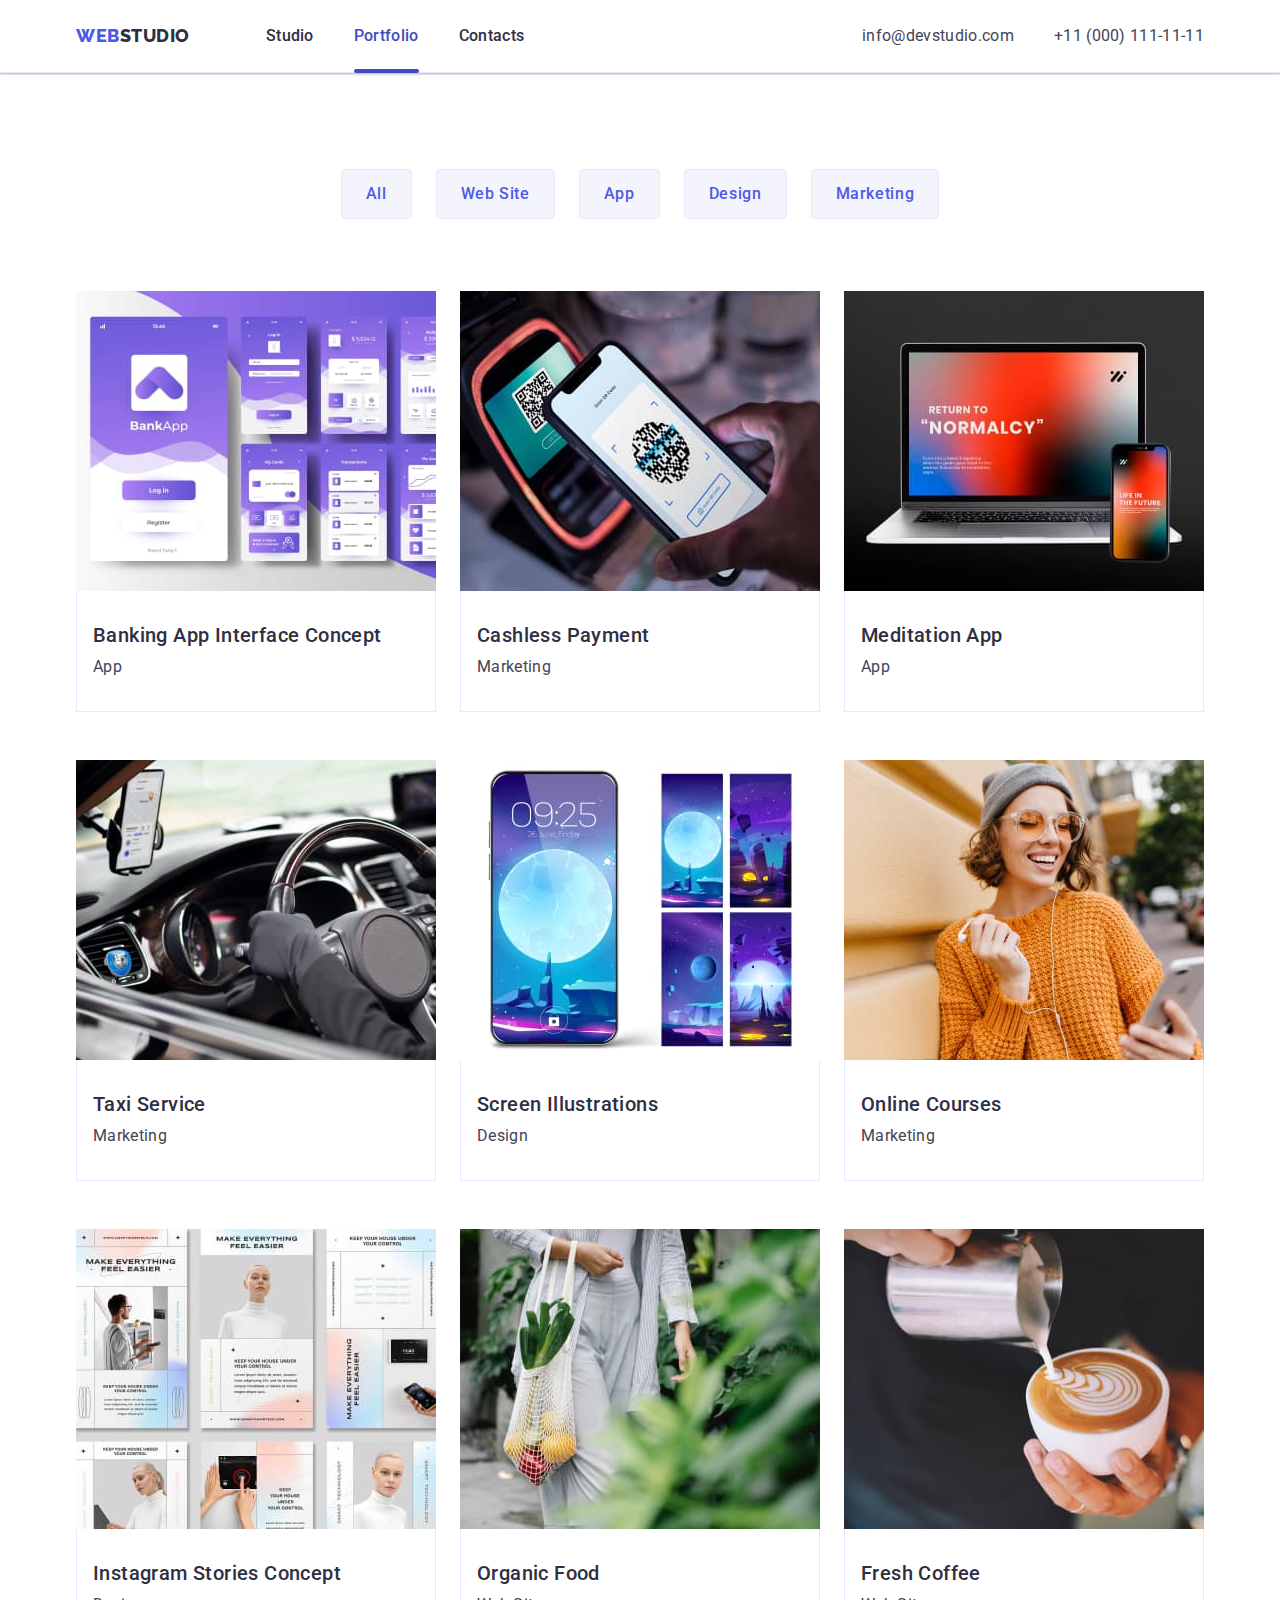
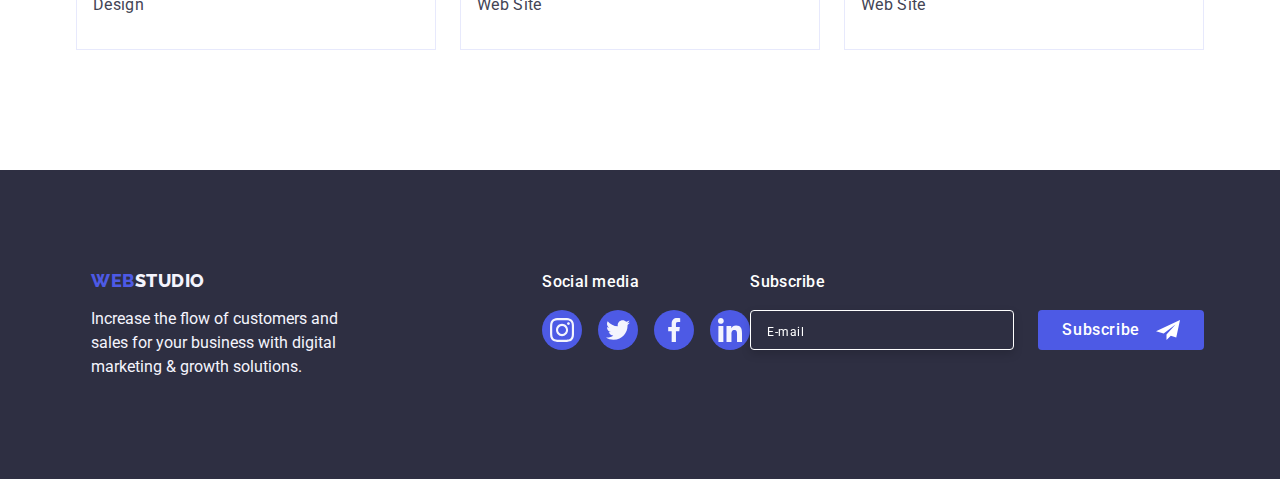
==== portfolio.html @ 80a31a3f "перенос" ====
<!DOCTYPE html>
<html lang="en">
  <head>
    <meta charset="UTF-8" />
    <meta http-equiv="X-UA-Compatible" content="IE=edge" />
    <meta name="viewport" content="width=, initial-scale=1.0" />
    <link
      rel="stylesheet"
      href="https://cdnjs.cloudflare.com/ajax/libs/modern-normalize/1.1.0/modern-normalize.min.css"
    />
    <link rel="stylesheet" href="./css/styles.css" />
    <title>Document</title>
    <link rel="preconnect" href="https://fonts.googleapis.com" />
    <link rel="preconnect" href="https://fonts.gstatic.com" crossorigin />
    <link
      href="https://fonts.googleapis.com/css2?family=Raleway:wght@400;500;700&family=Roboto:wght@400;500;700&display=swap"
      rel="stylesheet"
    />
  </head>
  <body>
    <header class="header">
      <div class="div-header container">
        <nav class="navigation">
          <a class="nav-link link" href="./index.html">
            web<span class="logo">Studio</span></a
          >

          <ul class="nav-list list">
            <li class="nav-list-li">
              <a class="nav-list-link line link" href="./index.html">Studio</a>
            </li>
            <li class="nav-list-li">
              <a class="nav-list-link active line link" href="./portfolio.html"
                >Portfolio</a
              >
            </li>
            <li class="nav-list-li">
              <a class="nav-list-link line link" href="">Contacts</a>
            </li>
          </ul>
        </nav>

        <address class="address">
          <ul class="address-list list">
            <li>
              <a class="address-list-link link" href="mailto:info@devstudio.com"
                >info@devstudio.com</a
              >
            </li>
            <li>
              <a class="address-list-link link" href="tel:+110001111111"
                >+11 (000) 111-11-11</a
              >
            </li>
          </ul>
        </address>
      </div>
    </header>
    <main>
      <section class="portfolio-section">
        <div class="div-button-list container">
          <h1 hidden>info</h1>
          <ul class="section-list-button list">
            <li>
              <button class="section-button" type="button">
                <span class="button-text-all">All</span>
              </button>
            </li>

            <li>
              <button class="section-button" type="button">
                <span class="portfolio-button-text">Web Site</span>
              </button>
            </li>

            <li>
              <button class="section-button" type="button">
                <span class="portfolio-button-text">App</span>
              </button>
            </li>

            <li>
              <button class="section-button" type="button">
                <span class="portfolio-button-text">Design</span>
              </button>
            </li>

            <li>
              <button class="section-button" type="button">
                <span class="portfolio-button-text">Marketing</span>
              </button>
            </li>
          </ul>
          <!-- images link -->
          <ul class="section-list-img list">
            <li class="portfolio-section-img">
              <a class="section-img-link link" href="">
                <div class="cart-info">
                  <img
                    class="img-list link"
                    src="./images/portfolio/img.jpg"
                    alt="error foto"
                    width="360"
                    height="300"
                  />
                  <p class="overlay-text">
                    14 Stylish and User-Friendly App Design Concepts · Task
                    Manager App · Calorie Tracker App · Exotic Fruit Ecommerce
                    App · Cloud Storage App
                  </p>
                </div>
                <div class="two-list-img">
                  <h2 class="img-title">Banking App Interface Concept</h2>
                  <p class="img-lead">App</p>
                </div>
              </a>
            </li>
            <li class="portfolio-section-img">
              <a class="section-img-link link" href="">
                <div class="cart-info">
                  <img
                    class="img-list link"
                    src="./images/portfolio/img2.jpg"
                    alt="error foto"
                    width="360"
                    height="300"
                  />
                  <p class="overlay-text">
                    14 Stylish and User-Friendly App Design Concepts · Task
                    Manager App · Calorie Tracker App · Exotic Fruit Ecommerce
                    App · Cloud Storage App
                  </p>
                </div>
                <div class="two-list-img">
                  <h2 class="img-title">Cashless Payment</h2>
                  <p class="img-lead">Marketing</p>
                </div>
              </a>
            </li>
            <li class="portfolio-section-img">
              <a class="section-img-link link" href="">
                <div class="cart-info">
                  <img
                    class="img-list link"
                    src="./images/portfolio/img-3.jpg"
                    alt="error foto"
                    width="360"
                    height="300"
                  />
                  <p class="overlay-text">
                    14 Stylish and User-Friendly App Design Concepts · Task
                    Manager App · Calorie Tracker App · Exotic Fruit Ecommerce
                    App · Cloud Storage App
                  </p>
                </div>
                <div class="two-list-img">
                  <h2 class="img-title">Meditation App</h2>
                  <p class="img-lead">App</p>
                </div>
              </a>
            </li>
            <li class="portfolio-section-img">
              <a class="section-img-link link" href="">
                <div class="cart-info">
                  <img
                    class="img-list link"
                    src="./images/portfolio/img-4.jpg"
                    alt="error foto"
                    width="360"
                    height="300"
                  />
                  <p class="overlay-text">
                    14 Stylish and User-Friendly App Design Concepts · Task
                    Manager App · Calorie Tracker App · Exotic Fruit Ecommerce
                    App · Cloud Storage App
                  </p>
                </div>
                <div class="two-list-img">
                  <h2 class="img-title">Taxi Service</h2>
                  <p class="img-lead">Marketing</p>
                </div>
              </a>
            </li>
            <li class="portfolio-section-img">
              <a class="section-img-link link" href="">
                <div class="cart-info">
                  <img
                    class="img-list link"
                    src="./images/portfolio/img-5.jpg"
                    alt="error foto"
                    width="360"
                    height="300"
                  />
                  <p class="overlay-text">
                    14 Stylish and User-Friendly App Design Concepts · Task
                    Manager App · Calorie Tracker App · Exotic Fruit Ecommerce
                    App · Cloud Storage App
                  </p>
                </div>
                <div class="two-list-img">
                  <h2 class="img-title">Screen Illustrations</h2>
                  <p class="img-lead">Design</p>
                </div>
              </a>
            </li>
            <li class="portfolio-section-img">
              <a class="section-img-link link" href="">
                <div class="cart-info">
                  <img
                    class="img-list link"
                    src="./images/portfolio/img-6.jpg"
                    alt="error foto"
                    width="360"
                    height="300"
                  />
                  <p class="overlay-text">
                    14 Stylish and User-Friendly App Design Concepts · Task
                    Manager App · Calorie Tracker App · Exotic Fruit Ecommerce
                    App · Cloud Storage App
                  </p>
                </div>
                <div class="two-list-img">
                  <h2 class="img-title">Online Courses</h2>
                  <p class="img-lead">Marketing</p>
                </div>
              </a>
            </li>
            <li class="portfolio-section-img">
              <a class="section-img-link link" href="">
                <div class="cart-info">
                  <img
                    class="img-list link"
                    src="./images/portfolio/img-7.jpg"
                    alt="error foto"
                    width="360"
                    height="300"
                  />
                  <p class="overlay-text">
                    14 Stylish and User-Friendly App Design Concepts · Task
                    Manager App · Calorie Tracker App · Exotic Fruit Ecommerce
                    App · Cloud Storage App
                  </p>
                </div>
                <div class="two-list-img">
                  <h2 class="img-title">Instagram Stories Concept</h2>
                  <p class="img-lead">Design</p>
                </div>
              </a>
            </li>
            <li class="portfolio-section-img">
              <a class="section-img-link link" href="">
                <div class="cart-info">
                  <img
                    class="img-list link"
                    src="./images/portfolio/img-8.jpg"
                    alt="error foto"
                    width="360"
                    height="300"
                  />
                  <p class="overlay-text">
                    14 Stylish and User-Friendly App Design Concepts · Task
                    Manager App · Calorie Tracker App · Exotic Fruit Ecommerce
                    App · Cloud Storage App
                  </p>
                </div>
                <div class="two-list-img">
                  <h2 class="img-title">Organic Food</h2>
                  <p class="img-lead">Web Site</p>
                </div>
              </a>
            </li>
            <li class="portfolio-section-img">
              <a class="section-img-link link" href="">
                <div class="cart-info">
                  <img
                    class="img-list link"
                    src="./images/portfolio/img-9.jpg"
                    alt="error foto"
                    width="360"
                    height="300"
                  />
                  <p class="overlay-text">
                    14 Stylish and User-Friendly App Design Concepts · Task
                    Manager App · Calorie Tracker App · Exotic Fruit Ecommerce
                    App · Cloud Storage App
                  </p>
                </div>
                <div class="two-list-img">
                  <h2 class="img-title">Fresh Coffee</h2>
                  <p class="img-lead">Web Site</p>
                </div>
              </a>
            </li>
          </ul>
        </div>
      </section>
    </main>
    <!-- footer -->
    <footer class="footer">
      <div class="footer-div container">
        <div class="container">
          <a class="footer-link link" href="./index.html">
            Web<span class="footer-item">Studio</span></a
          >
          <p class="footer-p">
            Increase the flow of customers and sales for your business with
            digital marketing & growth solutions.
          </p>
        </div>
        <div class="footer-div-icon">
          <p class="footer-p-icon">Social media</p>
          <ul class="footer-list list">
            <li class="footre-li">
              <a class="footer-icon-link" href="">
                <svg class="footer-svg" width="24" height="24">
                  <use href="./images/icons.svg#icon-instagram"></use>
                </svg>
              </a>
            </li>
            <li class="footre-li">
              <a class="footer-icon-link" href="">
                <svg class="footer-svg" width="24" height="24">
                  <use href="./images/icons.svg#icon-twitter"></use>
                </svg>
              </a>
            </li>
            <li class="footre-li">
              <a class="footer-icon-link" href="">
                <svg class="footer-svg" width="24" height="24">
                  <use href="./images/icons.svg#icon-facebook"></use>
                </svg>
              </a>
            </li>
            <li class="footre-li">
              <a class="footer-icon-link" href="">
                <svg class="footer-svg" width="24" height="24">
                  <use href="./images/icons.svg#icon-linkedin"></use>
                </svg>
              </a>
            </li>
          </ul>
        </div>
        <!-- e-mail input -->
        <div>
          <p class="Subscribe">Subscribe</p>
          <form class="div-form" action="">
            <label class="label-footer">
              <div class="div-input">
                <input
                  id=""
                  class="input-field"
                  type="email"
                  name="user-email"
                  placeholder="E-mail"
                />
              </div>
            </label>
            <button class="input-button" type="submit">
              Subscribe
              <svg class="icon-button" width="24" height="24">
                <use href="./images/icons.svg#icon-Frame"></use>
              </svg>
            </button>
          </form>
        </div>
      </div>
    </footer>
    <div></div>
    <script src="./model.js"></script>
  </body>
</html>
---- css/styles.css ----
* {
  box-sizing: border-box;
}
body {
  font-family: "Roboto", sans-serif;
  color: #434455;
  background-color: #ffffff;
  top: 1548px;
}
/* top line */
.header {
  font-family: "Roboto", sans-serif;
  color: #434455;
  background-color: #ffffff;
  border-bottom: 1px solid #e7e9fc;
  box-shadow: 0px 2px 1px rgba(46, 47, 66, 0.08),
    0px 1px 1px rgba(46, 47, 66, 0.16), 0px 1px 6px rgba(46, 47, 66, 0.08);
}
.div-header {
  display: flex;
  align-items: center;
  margin: 0 auto;
}
.container {
  width: 1158px;
  padding: 0 15px;
  margin: 0 auto;
}
.navigation {
  display: flex;
  align-items: center;
}

.nav-link {
  font-family: "Raleway", sans-serif;
  font-weight: 800;
  font-size: 18px;
  line-height: 21px;
  font-style: normal;
  color: #4d5ae5;
  line-height: 1.17;
  letter-spacing: 0.03em;
  text-transform: uppercase;
  text-decoration: none;
  margin-right: 76px;
}
.link {
  text-decoration: none;
}
.logo {
  color: #2e2f42;
}
.nav-list {
  font-family: "Roboto";
  font-style: normal;
  font-weight: 500;
  font-size: 16px;
  line-height: 1.5;
  letter-spacing: 0.02em;
  color: #2e2f42;
  display: flex;
  margin-right: 40px;
  gap: 40px;
}
.last-nav-li {
  margin-right: 0px;
  font-family: "Roboto";
  font-style: normal;
  font-weight: 500;
  font-size: 16px;
  line-height: 1.5;
  letter-spacing: 0.02em;
  color: #2e2f42;
  padding-top: 24px;
  padding-bottom: 24px;
}
.list {
  list-style: none;
  padding: 0;
  margin: 0;
}

.nav-list-link {
  font-family: "Roboto";
  font-style: normal;
  font-weight: 500;
  display: block;
  font-size: 16px;
  line-height: 1.5;
  letter-spacing: 0.02em;
  color: #2e2f42;
  padding-top: 24px;
  padding-bottom: 24px;
  transition: color 250ms cubic-bezier(0.4, 0, 0.2, 1);
  position: relative;
}
.active {
  color: #404bbf;
}
.line.active::after {
  background-color: #404bbf;
  content: "";
  position: absolute;
  display: block;
  border-radius: 2px;
  height: 4px;
  transition: color 250ms cubic-bezier(0.4, 0, 0.2, 1);
  bottom: -1px;
  left: 0;
  width: 100%;
}

/*  зміни кольору шрифту при наведені мишкою */
.nav-list-link:hover {
  color: #404bbf;
}
/* зміни кольору шрифту при кліку на посилання */
.nav-list-link:focus {
  color: #404bbf;
}

.address {
  font-style: normal;
  line-height: 1.5;
  font-size: 16px;
  margin-left: auto;
  letter-spacing: 0.02em;
  color: #434455;
}
.address-list {
  list-style: none;
  color: #2e2f42;
  gap: 40px;
  display: flex;
}
.address-list-link-li {
  list-style: none;
  color: #2e2f42;
  gap: 40px;
  display: flex;
  margin-right: 0px;
}

.address-list-link {
  font-family: "Roboto";
  font-size: 16px;
  line-height: 1.5;
  letter-spacing: 0.02em;
  color: #434455;
  display: flex;
  font-style: normal;
  padding-top: 24px;
  padding-bottom: 24px;
  position: relative;
  transition: color 250ms cubic-bezier(0.4, 0, 0.2, 1);
}
.address-list-link:hover {
  color: #404bbf;
}
.address-list-link:focus {
  color: #404bbf;
}

/* 1 section */
.one-section {
  background-color: #2e2f42;
  font-family: "Roboto";
  font-style: normal;
  font-weight: 700;
  padding-top: 188px;
  padding-bottom: 188px;
  background-image: url(../images/main-page/group-people-working-website-template.jpg);
  background-image: linear-gradient(
      rgba(46, 47, 66, 0.7),
      rgba(46, 47, 66, 0.7)
    ),
    url(../images/main-page/group-people-working-website-template.jpg);
  background-image: linear-gradient(
      rgba(46, 47, 66, 0.7),
      rgba(46, 47, 66, 0.7)
    ),
    url(../images/main-page/group-people-working-website-template.jpg);
  max-width: 1440px;
  min-height: 600px;
  background-repeat: no-repeat;
  background-position: center;
  background-size: cover;
}
.one-section {
  font-size: 56px;
  text-align: center;
  line-height: 1.07;
  letter-spacing: 0.02em;
  color: #ffffff;
}
.title {
  margin: 0;
  margin-left: auto;
  margin-right: auto;
  font-size: 56px;
  line-height: 1.07;
  letter-spacing: 0.02em;
  max-width: 496px;
  margin-bottom: 48px;
}
.one-section-button {
  margin: 0;
  margin-left: auto;
  margin-right: auto;
  font-family: "Roboto", sans-serif;
  font-style: normal;
  font-weight: 500;
  display: flex;
  align-items: center;
  letter-spacing: 0.04em;
  background: #4d5ae5;
  color: #ffffff;
  line-height: 1.5;
  font-size: 16px;
  cursor: pointer;
  display: block;
  min-width: 169px;
  height: 56px;
  border: none;
  border-radius: 4px;
  cursor: pointer;
  transition: background-color 250ms cubic-bezier(0.4, 0, 0.2, 1);
}
.one-section-button:hover {
  background-color: #404bbf;
}
.one-section-button:focus {
  background-color: #404bbf;
}
.button-text {
  font-family: "Roboto";
  font-style: normal;
  font-weight: 500;
  font-size: 16px;
  line-height: 1.5;
  letter-spacing: 0.04em;
}
/* two section */
.two-section {
  padding: 120px 0 120px 0;
}
.two-section-item {
  display: flex;
  gap: 24px;
  padding-left: 0;
}
.two-section-li {
  width: calc((100% - 72px) / 4);
}
.two-section-caption {
  font-family: "Roboto";
  font-style: normal;
  font-weight: 500;
  font-size: 20px;
  line-height: 1.2;
  letter-spacing: 0.02em;
  color: #2e2f42;
  margin: 0;
  margin-bottom: 8px;
}
.two-section-lead {
  font-size: 16px;
  line-height: 1.5;
  letter-spacing: 0.02em;
  color: #434455;
  margin: 0;
}
/* section icon */
.two-section-svg {
  width: 64px;
  height: 64px;
}
.div-scg {
  display: flex;
  justify-content: center;
  padding: 0;
  margin: 0;
  background: #f4f4fd;
  border-radius: 4px;
  width: 264px;
  height: 112px;
  margin-bottom: 8px;
  align-items: center;
}
/* three section */
.three-section {
  padding-top: 0px;
  padding-bottom: 120px;
}

.three-section-title {
  font-style: normal;
  font-weight: 700;
  line-height: 1.11;
  font-size: 36px;
  letter-spacing: 0.02em;
  text-align: center;
  text-transform: capitalize;
  color: #2e2f42;
  margin-bottom: 72px;
}
.three-section-list {
  display: flex;
  gap: 24px;
  padding-left: 0;
}

.three-section-li {
  width: calc((100% - 48px) / 3);
}

.three-section-img {
  display: block;
}
/* four section */
.four-section {
  background-color: #f4f4fd;
  padding-top: 120px;
  padding-bottom: 120px;
}
.four-section-list {
  margin: 0;
  padding: 0;
  display: flex;
  gap: 24px;
  margin-right: 24px;
  padding-left: 0;
}
.four-section-list:last-child {
  margin-right: 0px;
}
.fout-section-title {
  font-style: normal;
  font-weight: 700;
  line-height: 1.11;
  font-size: 36px;
  letter-spacing: 0.02em;
  text-align: center;
  text-transform: capitalize;
  color: #2e2f42;
  margin: 0;
  margin-bottom: 72px;
}
.four-section-img {
  display: block;
}
.section-list-item {
  margin: 0;
  background-color: #ffffff;
  width: calc((100% - 72px) / 4);
  border-radius: 0px 0px 4px 4px;
  box-shadow: 0px 1px 6px rgba(46, 47, 66, 0.08),
    0px 1px 1px rgba(46, 47, 66, 0.16), 0px 2px 1px rgba(46, 47, 66, 0.08);
}
.section-list-div {
  text-align: center;
  padding-top: 32px;
  padding-bottom: 32px;
  padding-left: 16px;
  padding-right: 16px;
  padding: 32px 0;
}

.four-section-caption {
  font-style: normal;
  font-weight: 500;
  font-size: 20px;
  line-height: 1.2;
  color: #2e2f42;
  letter-spacing: 0.02em;
  margin-bottom: 8px;
}

.four-section-lead {
  font-size: 16px;
  line-height: 1.5;
  letter-spacing: 0.02em;
  color: #434455;
}

/* section icons */
.icon-list {
  display: flex;
  justify-content: center;
  gap: 24px;
}
.icon-li {
  width: 40px;
  height: 40px;
}

.link-svg {
  width: 16px;
  height: 16px;
  fill: #f4f4fd;
}
.link-icon {
  margin: 0;
  padding: 0;
  display: flex;
  align-items: center;
  justify-content: center;
  width: 100%;
  height: 100%;
  background-color: #4d5ae5;
  border-radius: 50%;
  transition: background-color 250ms cubic-bezier(0.4, 0, 0.2, 1);
}
.link-icon:hover {
  background-color: #404bbf;
}
.link-icon:focus {
  background-color: #404bbf;
}
/* five section */
.section-five {
  padding-bottom: 120px;
  padding-top: 120px;
}

.section-five-title {
  font-weight: 700;
  font-size: 36px;
  line-height: 1.1;
  text-align: center;
  letter-spacing: 0.02em;
  text-transform: capitalize;
  color: #2e2f42;
  margin: 0;
  margin-bottom: 72px;
}
.five-section-list {
  display: flex;
  justify-content: center;
  gap: 24px;
}
.five-list-link {
  width: 100%;
  height: 100%;
  margin: 0;
  padding: 0;
  display: flex;
  align-items: center;
  justify-content: center;
  border: 1px solid #8e8f99;
  border-radius: 4px;
  color: #8e8f99;
  transition: border-color 250ms cubic-bezier(0.4, 0, 0.2, 1),
    color 250ms cubic-bezier(0.4, 0, 0.2, 1);
}
.five-list-link:hover {
  border-color: #404bbf;
  color: #404bbf;
}
.five-list-link:focus {
  border-color: #404bbf;
  color: #404bbf;
}
.five-list-item {
  width: 168px;
  height: 88px;
  box-sizing: border-box;
}
.five-list-item {
  width: calc((100% - 120px) / 6);
}
.five-list-svg {
  width: 104px;
  height: 56px;
  fill: currentColor;
}

/* footer */
.footer {
  background-color: #2e2f42;
  padding-top: 100px;
  padding-bottom: 100px;
}
.footer-link {
  margin: 0;
  font-family: "Raleway", sans-serif;
  font-weight: 800;
  font-size: 18px;
  line-height: 21px;
  font-style: normal;
  color: #4d5ae5;
  line-height: 1.17;
  letter-spacing: 0.03em;
  text-transform: uppercase;
  text-decoration: none;
  display: inline-block;
  margin-bottom: 16px;
}
.footer-item {
  color: #f4f4fd;
}
.footer-p {
  margin: 0;
  color: #f4f4fd;
  max-width: 264px;
  font-weight: 400;
  font-size: 16px;
  line-height: 1.5;
}
.footer-div {
  display: flex;
  align-items: baseline;
}
.footer-div-info {
  margin-right: 120px;
}

/* footer icons */
.footer-div-icon {
  margin-right: auto;
}

.footre-li {
  width: 40px;
  height: 40px;
}
.footer-p-icon {
  margin: 0;
  font-weight: 500;
  font-size: 16px;
  line-height: 1.5;
  letter-spacing: 0.02em;
  color: #ffffff;
  margin-bottom: 16px;
}
.footer-list {
  display: flex;
  gap: 16px;
}
.footer-svg {
  fill: #f4f4fd;
}
.footer-icon-link {
  width: 100%;
  height: 100%;
  background-color: #4d5ae5;
  border-radius: 50%;
  display: flex;
  align-items: center;
  justify-content: center;
  transition: background-color 250ms cubic-bezier(0.4, 0, 0.2, 1);
}
.footer-icon-link:hover {
  background-color: #31d0aa;
}
.footer-icon-link:focus {
  background-color: #31d0aa;
}
/* input footer */
.Subscribe {
  margin: 0;
  font-weight: 500;
  font-size: 16px;
  line-height: 1.5;
  letter-spacing: 0.02em;
  color: #ffffff;
  margin-bottom: 16px;
}
.div-input input::placeholder {
  color: #ffffff;
  font-weight: 400;
  font-size: 12px;
  line-height: 1.5;
  display: flex;
  align-items: center;
  letter-spacing: 0.04em;
}
.div-form {
  display: flex;
  gap: 24px;
}
.input-field {
  padding: 0;
  padding-left: 16px;
  width: 264px;
  height: 40px;
  color: #ffffff;
  background-color: #2e2f42;
  border: 1px solid #ffffff;
  filter: drop-shadow(0px 4px 4px rgba(0, 0, 0, 0.15));
  border-radius: 4px;
}
.input-button {
  border-radius: 4px;
  border: none;
  background-color: #4d5ae5;
  display: flex;
  flex-direction: row;
  align-items: center;
  text-align: center;
  gap: 16px;
  letter-spacing: 0.04em;
  font-weight: 500;
  font-size: 16px;
  line-height: 24px;
  color: #ffffff;
  padding: 8px 24px;
}
.icon-button {
  fill: #ffffff;
}
/* portfolio section */
.portfolio-section {
  padding-top: 96px;
  padding-bottom: 120px;
}
.section-list-button {
  display: flex;
  gap: 24px;
  margin-bottom: 72px;
  justify-content: center;
}
.section-img-link {
  display: block;
  transition: box-shadow 250ms cubic-bezier(0.4, 0, 0.2, 1);
}
.section-img-link:hover .overlay-text {
  transform: translateY(0%);
}
.section-img-link:focus .overlay-text {
  transform: translateY(0%);
}
.section-img-link:hover {
  box-shadow: 0px 1px 6px rgba(46, 47, 66, 0.08),
    0px 1px 1px rgba(46, 47, 66, 0.16), 0px 2px 1px rgba(46, 47, 66, 0.08);
  transform: translateY(0%);
}
.section-img-link:focus {
  box-shadow: 0px 1px 6px rgba(46, 47, 66, 0.08),
    0px 1px 1px rgba(46, 47, 66, 0.16), 0px 2px 1px rgba(46, 47, 66, 0.08);
  transform: translateY(0%);
}

.section-button {
  font-family: "Roboto", sans-serif;
  font-style: normal;
  font-weight: 500;
  font-size: 16px;
  line-height: 1.5;
  letter-spacing: 0.04em;
  background: #f4f4fd;
  border-radius: 4px;
  color: #4d5ae5;
  border: 1px solid #e7e9fc;
  cursor: pointer;
  padding: 12px 24px 12px;
  border: 1px solid #e7e9fc;
  border-radius: 4px;
  transition: color 250ms cubic-bezier(0.4, 0, 0.2, 1),
    background-color 250ms cubic-bezier(0.4, 0, 0.2, 1),
    border-color 250ms cubic-bezier(0.4, 0, 0.2, 1),
    box-shadow 250ms cubic-bezier(0.4, 0, 0.2, 1);
}
.section-button:hover {
  color: #ffffff;
  border: 1px solid transparent;
  box-shadow: 0px 3px 1px rgba(0, 0, 0, 0.1), 0px 2px 1px rgba(0, 0, 0, 0.08),
    0px 2px 2px rgba(0, 0, 0, 0.12);
}
.section-button:focus {
  color: #ffffff;
  border: 1px solid transparent;
  box-shadow: 0px 3px 1px rgba(0, 0, 0, 0.1), 0px 2px 1px rgba(0, 0, 0, 0.08),
    0px 2px 2px rgba(0, 0, 0, 0.12);
}
.section-button:hover {
  background-color: #404bbf;
}
.section-button:focus {
  background-color: #404bbf;
}
/* images list */
.section-list-img {
  display: flex;
  flex-wrap: wrap;
  column-gap: 24px;
  row-gap: 48px;
  padding: 0;
}
.portfolio-section-img {
  width: calc((100% - 48px) / 3);
}
.two-list-img {
  padding: 32px 16px;
  border: 1px solid #e7e9fc;
  border-top: none;
}
.img-title {
  margin: 0;
  font-family: "Roboto";
  font-style: normal;
  font-weight: 500;
  font-size: 20px;
  line-height: 1.2;
  color: #2e2f42;
  letter-spacing: 0.02em;
  margin-bottom: 8px;
}
.img-lead {
  margin: 0;
  font-weight: 400;
  font-size: 16px;
  line-height: 1.5;
  letter-spacing: 0.02em;
  color: #434455;
}
.img-lead:hover {
  transform: translateY(0%);
}
.img-lead:focus {
  transform: translateY(0%);
}
.img-list {
  display: block;
  transform: translateY(0%);
}
/* cart info */
.cart-info {
  position: relative;
  overflow: hidden;
}
.overlay-text {
  margin: 0;
  font-weight: 400;
  font-size: 16px;
  line-height: 1.5;
  letter-spacing: 0.02em;
  color: #f4f4fd;
  top: 0;
  left: 0;
  padding: 40px 32px;
  position: absolute;
  width: 100%;
  height: 100%;
  background-color: #4d5ae5;
  transform: translateY(100%);
  transition: transform 250ms cubic-bezier(0.4, 0, 0.2, 1);
}

/* meseng list */
.meseng-list {
  display: flex;
}
.meseng-item {
  background: #4d5ae5;
  width: 40px;
  margin: auto;
}
/* MODAL WINDOV */
.is-hidden {
  opacity: 0;
  visibility: hidden;
  pointer-events: none;
}
.backdrop {
  position: fixed;
  width: 100%;
  height: 100%;
  top: 0;
  left: 0;
  background-color: rgba(46, 47, 66, 0.4);
  transition: opacity 250ms cubic-bezier(0.4, 0, 0.2, 1),
    visibility 250ms cubic-bezier(0.4, 0, 0.2, 1);
}
.modal {
  position: absolute;
  top: 50%;
  left: 50%;
  transform: translate(-50%, -50%) scale(1);
  width: 408px;
  min-height: 584px;
  background-color: #fcfcfc;
  box-shadow: 0px 1px 1px rgba(0, 0, 0, 0.14), 0px 1px 3px rgba(0, 0, 0, 0.12),
    0px 2px 1px rgba(0, 0, 0, 0.2);
  border-radius: 4px;
  transition: transform 250ms cubic-bezier(0.4, 0, 0.2, 1);
  padding: 24px;
  padding-top: 72px;
}
.backdrop-close-btn {
  padding: 0;
  display: flex;
  justify-content: center;
  align-items: center;
  position: absolute;
  border: 1px solid rgba(0, 0, 0, 0.1);
  background-color: #e7e9fc;
  border-radius: 50%;
  top: 24px;
  right: 24px;
  width: 24px;
  height: 24px;
  cursor: pointer;
  transition: background-color 250ms cubic-bezier(0.4, 0, 0.2, 1),
    border 250ms cubic-bezier(0.4, 0, 0.2, 1);
}
.backdrop-close-btn:hover,
.backdrop-close-btn:focus {
  background-color: #404bbf;
  border: none;
  fill: #ffffff;
}
.backdrop-close-icon {
  transition: fill 250ms cubic-bezier(0.4, 0, 0.2, 1);
}
.backdrop-close-icon:hover,
.backdrop-close-icon:focus {
  fill: #ffffff;
}
.backdrop-close-use {
  width: 8px;
  height: 8px;
}
.div-modal-input {
  display: flex;
  flex-direction: column;
  margin-bottom: 8px;
}

.modal-title {
  margin: 0;
  margin-bottom: 16px;
  font-style: normal;
  font-weight: 500;
  font-size: 16px;
  line-height: 1.5;
  text-align: center;
  letter-spacing: 0.02em;
}
.modal-input input {
  width: 360px;
  height: 40px;
  border: 1px solid rgba(46, 47, 66, 0.4);
  border-radius: 4px;
}
.modal-label-input-name {
  color: #8e8f99;
  font-weight: 400;
  font-size: 12px;
  line-height: 1.17;
  letter-spacing: 0.04em;
  margin-bottom: 4px;
}
.label-input {
  width: 360px;
  height: 40px;
  padding-left: 38px;
  border: 1px solid rgba(46, 47, 66, 0.4);
  border-radius: 4px;
  outline: transparent;
}
.label-input:focus {
  border: 1px solid #4d5ae5;
}

.label-input:focus + .modal-icon-input {
  fill: #4d5ae5;
}
.svg-input {
  position: relative;
}
.modal-icon-input {
  position: absolute;
  display: inline-block;
  top: 50%;
  left: 19px;
  transform: translateY(-50%);
  pointer-events: none;
  transition: 400ms;
}
.modal-label-input {
  font-weight: 400;
  font-size: 12px;
  line-height: 14px;
  letter-spacing: 0.01em;
  color: #8e8f99;
}
.label-textarea {
  width: 360px;
  height: 120px;
  border: 1px solid rgba(46, 47, 66, 0.4);
  border-radius: 4px;
  font-weight: 400;
  font-size: 12px;
  line-height: 1.17;
  letter-spacing: 0.04em;
  padding: 8px 16px;
  margin-bottom: 16px;
  resize: none;
}
.label-textarea::placeholder {
  color: rgba(46, 47, 66, 0.4);
}
.label-textarea:focus {
  border: 1px solid #4d5ae5;
  outline: none;
}

.div-modal-input-tick {
  display: flex;
  align-items: center;
}
.input-tick {
  appearance: none;
  display: block;
  width: 16px;
  height: 16px;
  border: 1px solid rgba(46, 47, 66, 0.4);
  border-radius: 2px;
  background-image: url("data:image/svg+xml,%3Csvg width='10' height='8' viewBox='0 0 10 8' fill='none' xmlns='http://www.w3.org/2000/svg'%3E%3Cpath d='M8.44558 0.255056C8.61838 0.089653 8.84834 -0.00178848 9.08693 2.65108e-05C9.32551 0.0018415 9.55407 0.0967713 9.72436 0.264784C9.89466 0.432797 9.99337 0.660752 9.99968 0.900549C10.006 1.14034 9.91939 1.37323 9.75816 1.55005L4.86357 7.70436C4.7794 7.79551 4.67782 7.86865 4.5649 7.91942C4.45198 7.97018 4.33003 7.99754 4.20636 7.99984C4.08268 8.00214 3.95981 7.97935 3.8451 7.93282C3.73038 7.88629 3.62618 7.81698 3.53872 7.72903L0.292827 4.46564C0.202435 4.38096 0.129933 4.27884 0.0796475 4.16537C0.0293621 4.05191 0.00232279 3.92942 0.000143182 3.80522C-0.00203643 3.68102 0.0206883 3.55765 0.0669613 3.44248C0.113234 3.3273 0.182108 3.22267 0.269473 3.13483C0.356838 3.047 0.460905 2.97775 0.575465 2.93123C0.690026 2.88471 0.812734 2.86186 0.936267 2.86405C1.0598 2.86624 1.18163 2.89343 1.29449 2.94398C1.40734 2.99454 1.50892 3.06743 1.59315 3.15831L4.16189 5.73967L8.42227 0.28219C8.42994 0.272694 8.43813 0.263635 8.4468 0.255056H8.44558Z' fill='%23F4F4FD'/%3E%3C/svg%3E%0A");
  background-position: center;
  background-repeat: no-repeat;
}
.tick-link {
  color: #4d5ae5;
}
.input-tick:checked {
  background-color: #404bbf;
  border-color: #404bbf;
}
.label-tick {
  font-style: normal;
  font-weight: 400;
  font-size: 12px;
  line-height: 1.17;
  letter-spacing: 0.04em;
  color: #8e8f99;
  margin-left: 8px;
}
.button-div {
  display: flex;
  justify-content: center;
  margin-top: 24px;
}
.modal-button {
  width: 169px;
  font-style: normal;
  font-weight: 500;
  font-size: 16px;
  line-height: 24px;
  display: flex;
  align-items: center;
  text-align: center;
  letter-spacing: 0.04em;
  color: #ffffff;
  cursor: pointer;
  background-color: #4d5ae5;
  box-shadow: 0px 4px 4px rgba(0, 0, 0, 0.15);
  border-radius: 4px;
  border: none;
  justify-content: center;
  padding: 16px 32px;
}
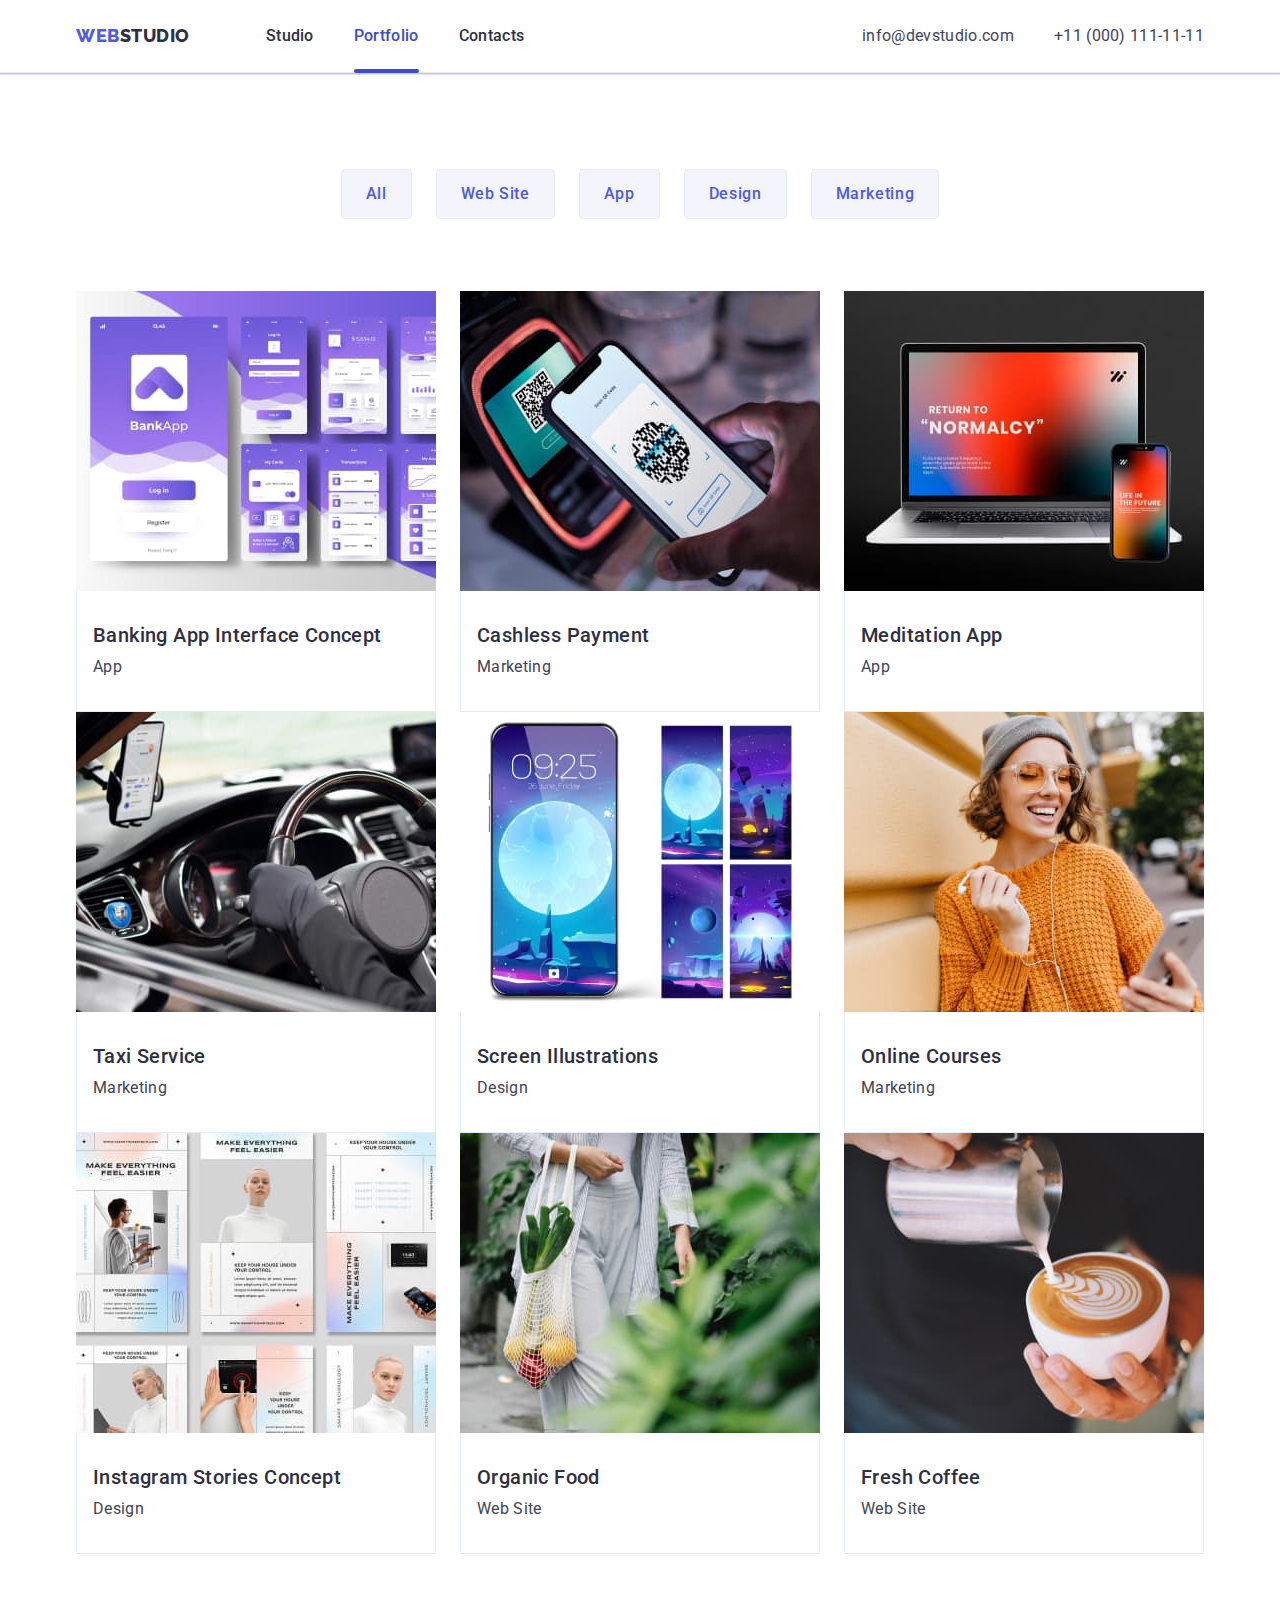
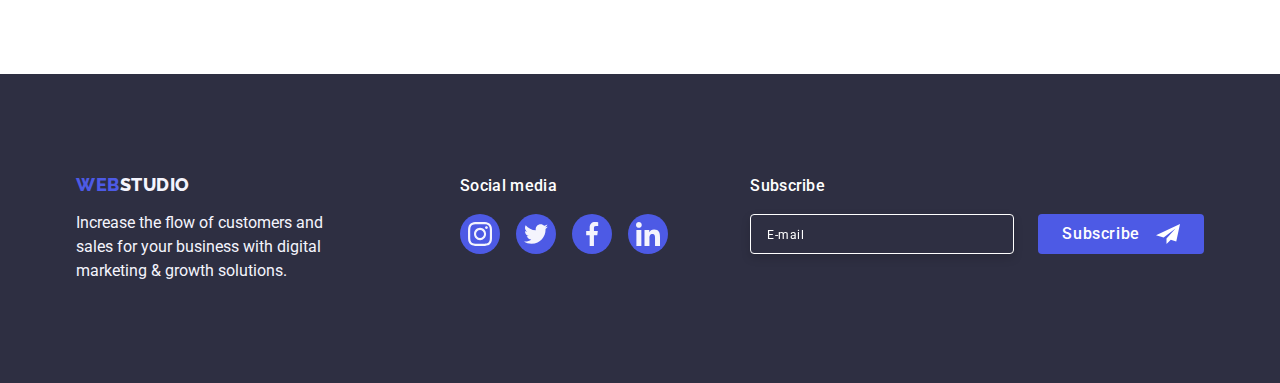
==== commit 59841dea: "mobile, tablet" ====
--- a/portfolio.html
+++ b/portfolio.html
@@ -61,31 +61,31 @@
         <div class="div-button-list container">
           <h1 hidden>info</h1>
           <ul class="section-list-button list">
-            <li>
+            <li class="button-list-li">
               <button class="section-button" type="button">
                 <span class="button-text-all">All</span>
               </button>
             </li>
 
-            <li>
+            <li class="button-list-li">
               <button class="section-button" type="button">
                 <span class="portfolio-button-text">Web Site</span>
               </button>
             </li>
 
-            <li>
+            <li class="button-list-li">
               <button class="section-button" type="button">
                 <span class="portfolio-button-text">App</span>
               </button>
             </li>
 
-            <li>
+            <li class="button-list-li">
               <button class="section-button" type="button">
                 <span class="portfolio-button-text">Design</span>
               </button>
             </li>
 
-            <li>
+            <li class="button-list-li">
               <button class="section-button" type="button">
                 <span class="portfolio-button-text">Marketing</span>
               </button>
@@ -298,7 +298,7 @@
     <!-- footer -->
     <footer class="footer">
       <div class="footer-div container">
-        <div class="container">
+        <div class="footer-div-info">
           <a class="footer-link link" href="./index.html">
             Web<span class="footer-item">Studio</span></a
           >
--- a/css/styles.css
+++ b/css/styles.css
@@ -16,16 +16,52 @@
   box-shadow: 0px 2px 1px rgba(46, 47, 66, 0.08),
     0px 1px 1px rgba(46, 47, 66, 0.16), 0px 1px 6px rgba(46, 47, 66, 0.08);
 }
+img {
+  display: block;
+  width: 100%;
+  height: auto;
+}
 .div-header {
   display: flex;
   align-items: center;
   margin: 0 auto;
+}
+@media only screen and (min-width: 320px) and (max-width: 428px) {
+  .div-header {
+    min-height: 70px;
+  }
 }
 .container {
   width: 1158px;
   padding: 0 15px;
   margin: 0 auto;
 }
+@media only screen and (min-width: 320px) and (max-width: 428px) {
+  .container {
+    width: 428px;
+  }
+}
+@media only screen and (min-width: 429px) and (max-width: 768px) {
+  .container {
+    width: 768px;
+  }
+}
+.container-team {
+  width: 1158px;
+  padding: 0 15px;
+  margin: 0 auto;
+}
+@media only screen and (min-width: 320px) and (max-width: 428px) {
+  .container-team {
+    width: 264px;
+  }
+}
+@media only screen and (min-width: 429px) and (max-width: 768px) {
+  .container-team {
+    width: 552px;
+  }
+}
+
 .navigation {
   display: flex;
   align-items: center;
@@ -44,6 +80,11 @@
   text-decoration: none;
   margin-right: 76px;
 }
+@media only screen and (min-width: 429px) and (max-width: 768px) {
+  .nav-link {
+    margin-right: 120px;
+  }
+}
 .link {
   text-decoration: none;
 }
@@ -62,6 +103,12 @@
   margin-right: 40px;
   gap: 40px;
 }
+@media only screen and (min-width: 320px) and (max-width: 428px) {
+  .nav-list {
+    display: none;
+  }
+}
+
 .last-nav-li {
   margin-right: 0px;
   font-family: "Roboto";
@@ -127,11 +174,26 @@
   letter-spacing: 0.02em;
   color: #434455;
 }
+@media only screen and (min-width: 320px) and (max-width: 428px) {
+  .address {
+    display: none;
+  }
+}
 .address-list {
   list-style: none;
   color: #2e2f42;
-  gap: 40px;
-  display: flex;
+  column-gap: 40px;
+  row-gap: 0px;
+  display: flex;
+}
+@media only screen and (min-width: 429px) and (max-width: 768px) {
+  .address-list {
+    column-gap: 0px;
+    row-gap: 12px;
+    flex-wrap: wrap;
+    justify-content: flex-end;
+    flex-direction: column;
+  }
 }
 .address-list-link-li {
   list-style: none;
@@ -153,6 +215,15 @@
   padding-bottom: 24px;
   position: relative;
   transition: color 250ms cubic-bezier(0.4, 0, 0.2, 1);
+}
+@media only screen and (min-width: 429px) and (max-width: 768px) {
+  .address-list-link {
+    padding-top: 0px;
+    padding-bottom: 0px;
+    font-size: 12px;
+    line-height: 1.17;
+    letter-spacing: 0.04em;
+  }
 }
 .address-list-link:hover {
   color: #404bbf;
@@ -186,6 +257,13 @@
   background-position: center;
   background-size: cover;
 }
+@media only screen and (min-width: 320px) and (max-width: 768px) {
+  .one-section {
+    padding-top: 112px;
+    padding-bottom: 112px;
+    min-height: auto;
+  }
+}
 .one-section {
   font-size: 56px;
   text-align: center;
@@ -202,6 +280,15 @@
   letter-spacing: 0.02em;
   max-width: 496px;
   margin-bottom: 48px;
+}
+@media only screen and (min-width: 320px) and (max-width: 428px) {
+  .title {
+    max-width: 320px;
+    font-weight: 700;
+    font-size: 36px;
+    line-height: 1.11;
+    text-transform: capitalize;
+  }
 }
 .one-section-button {
   margin: 0;
@@ -244,14 +331,43 @@
 .two-section {
   padding: 120px 0 120px 0;
 }
+@media only screen and (min-width: 320px) and (max-width: 768px) {
+  .two-section {
+    padding: 96px 0 96px 0;
+  }
+}
 .two-section-item {
   display: flex;
-  gap: 24px;
+  flex-wrap: wrap;
+  column-gap: 24px;
+  row-gap: 0px;
   padding-left: 0;
+}
+@media only screen and (min-width: 320px) and (max-width: 428px) {
+  .two-section-item {
+    row-gap: 72px;
+    column-gap: 0px;
+  }
+}
+@media only screen and (min-width: 429px) and (max-width: 768px) {
+  .two-section-item {
+    row-gap: 72px;
+    column-gap: 24px;
+  }
 }
 .two-section-li {
   width: calc((100% - 72px) / 4);
 }
+@media only screen and (min-width: 320px) and (max-width: 428px) {
+  .two-section-li {
+    width: calc((100% - 0px) / 1);
+  }
+}
+@media only screen and (min-width: 429px) and (max-width: 768px) {
+  .two-section-li {
+    width: calc((100% - 24px) / 2);
+  }
+}
 .two-section-caption {
   font-family: "Roboto";
   font-style: normal;
@@ -263,6 +379,24 @@
   margin: 0;
   margin-bottom: 8px;
 }
+@media only screen and (min-width: 320px) and (max-width: 428px) {
+  .two-section-caption {
+    font-weight: 700;
+    font-size: 36px;
+    line-height: 1.1;
+    text-align: center;
+    text-transform: capitalize;
+  }
+}
+@media only screen and (min-width: 429px) and (max-width: 768px) {
+  .two-section-caption {
+    font-weight: 700;
+    font-size: 36px;
+    line-height: 1.1;
+    text-transform: capitalize;
+  }
+}
+
 .two-section-lead {
   font-size: 16px;
   line-height: 1.5;
@@ -270,11 +404,23 @@
   color: #434455;
   margin: 0;
 }
+@media only screen and (min-width: 320px) and (max-width: 768px) {
+  .two-section-lead {
+    font-weight: 500;
+  }
+}
+
 /* section icon */
 .two-section-svg {
   width: 64px;
   height: 64px;
 }
+@media only screen and (min-width: 320px) and (max-width: 428px) {
+  .two-section-svg {
+    display: none;
+  }
+}
+
 .div-scg {
   display: flex;
   justify-content: center;
@@ -287,11 +433,26 @@
   margin-bottom: 8px;
   align-items: center;
 }
+@media only screen and (min-width: 320px) and (max-width: 428px) {
+  .div-scg {
+    display: none;
+  }
+}
+@media only screen and (min-width: 429px) and (max-width: 768px) {
+  .div-scg {
+    display: none;
+  }
+}
 /* three section */
 .three-section {
   padding-top: 0px;
   padding-bottom: 120px;
 }
+@media only screen and (min-width: 320px) and (max-width: 768px) {
+  .three-section {
+    display: none;
+  }
+}
 
 .three-section-title {
   font-style: normal;
@@ -306,7 +467,9 @@
 }
 .three-section-list {
   display: flex;
-  gap: 24px;
+  flex-wrap: wrap;
+  column-gap: 24px;
+  row-gap: 0px;
   padding-left: 0;
 }
 
@@ -323,13 +486,34 @@
   padding-top: 120px;
   padding-bottom: 120px;
 }
+@media only screen and (min-width: 320px) and (max-width: 768px) {
+  .four-section {
+    padding-top: 96px;
+    padding-bottom: 96px;
+  }
+}
+
 .four-section-list {
   margin: 0;
   padding: 0;
   display: flex;
-  gap: 24px;
+  flex-wrap: wrap;
+  column-gap: 24px;
+  row-gap: 0px;
   margin-right: 24px;
   padding-left: 0;
+}
+@media only screen and (min-width: 320px) and (max-width: 428px) {
+  .four-section-list {
+    column-gap: 0px;
+    row-gap: 72px;
+  }
+}
+@media only screen and (min-width: 429px) and (max-width: 768px) {
+  .four-section-list {
+    column-gap: 24px;
+    row-gap: 64px;
+  }
 }
 .four-section-list:last-child {
   margin-right: 0px;
@@ -356,6 +540,16 @@
   border-radius: 0px 0px 4px 4px;
   box-shadow: 0px 1px 6px rgba(46, 47, 66, 0.08),
     0px 1px 1px rgba(46, 47, 66, 0.16), 0px 2px 1px rgba(46, 47, 66, 0.08);
+}
+@media only screen and (min-width: 320px) and (max-width: 428px) {
+  .section-list-item {
+    width: calc((100% - 0px) / 1);
+  }
+}
+@media only screen and (min-width: 429px) and (max-width: 768px) {
+  .section-list-item {
+    width: calc((100% - 24px) / 2);
+  }
 }
 .section-list-div {
   text-align: center;
@@ -422,7 +616,12 @@
   padding-bottom: 120px;
   padding-top: 120px;
 }
-
+@media only screen and (min-width: 320px) and (max-width: 768px) {
+  .section-five {
+    padding-bottom: 96px;
+    padding-top: 96px;
+  }
+}
 .section-five-title {
   font-weight: 700;
   font-size: 36px;
@@ -436,8 +635,22 @@
 }
 .five-section-list {
   display: flex;
+  flex-wrap: wrap;
   justify-content: center;
-  gap: 24px;
+  column-gap: 24px;
+  row-gap: 0px;
+}
+@media only screen and (min-width: 320px) and (max-width: 428px) {
+  .five-section-list {
+    column-gap: 16px;
+    row-gap: 72px;
+  }
+}
+@media only screen and (min-width: 429px) and (max-width: 768px) {
+  .five-section-list {
+    column-gap: 24px;
+    row-gap: 72px;
+  }
 }
 .five-list-link {
   width: 100%;
@@ -469,6 +682,16 @@
 .five-list-item {
   width: calc((100% - 120px) / 6);
 }
+@media only screen and (min-width: 320px) and (max-width: 428px) {
+  .five-list-item {
+    width: calc((100% - 24px) / 2);
+  }
+}
+@media only screen and (min-width: 429px) and (max-width: 768px) {
+  .five-list-item {
+    width: calc((100% - 48px) / 3);
+  }
+}
 .five-list-svg {
   width: 104px;
   height: 56px;
@@ -480,6 +703,12 @@
   background-color: #2e2f42;
   padding-top: 100px;
   padding-bottom: 100px;
+}
+@media only screen and (min-width: 320px) and (max-width: 768px) {
+  .footer {
+    padding-top: 96px;
+    padding-bottom: 96px;
+  }
 }
 .footer-link {
   margin: 0;
@@ -496,6 +725,12 @@
   display: inline-block;
   margin-bottom: 16px;
 }
+@media only screen and (min-width: 320px) and (max-width: 428px) {
+  .footer-link {
+    display: flex;
+    justify-content: center;
+  }
+}
 .footer-item {
   color: #f4f4fd;
 }
@@ -511,14 +746,36 @@
   display: flex;
   align-items: baseline;
 }
+@media only screen and (min-width: 320px) and (max-width: 768px) {
+  .footer-div {
+    flex-wrap: wrap;
+    row-gap: 72px;
+  }
+}
+
 .footer-div-info {
   margin-right: 120px;
+}
+@media only screen and (min-width: 320px) and (max-width: 428px) {
+  .footer-div-info {
+    margin: 0 auto;
+  }
+}
+@media only screen and (min-width: 429px) and (max-width: 768px) {
+  .footer-div-info {
+    margin-right: 24px;
+  }
 }
 
 /* footer icons */
 .footer-div-icon {
   margin-right: auto;
 }
+@media only screen and (min-width: 320px) and (max-width: 428px) {
+  .footer-div-icon {
+    margin: 0 auto;
+  }
+}
 
 .footre-li {
   width: 40px;
@@ -532,6 +789,12 @@
   letter-spacing: 0.02em;
   color: #ffffff;
   margin-bottom: 16px;
+}
+@media only screen and (min-width: 320px) and (max-width: 428px) {
+  .footer-p-icon {
+    display: flex;
+    justify-content: center;
+  }
 }
 .footer-list {
   display: flex;
@@ -556,7 +819,13 @@
 .footer-icon-link:focus {
   background-color: #31d0aa;
 }
+@media only screen and (min-width: 429px) and (max-width: 768px) {
+  .footer-info-icon {
+    display: flex;
+  }
+}
 /* input footer */
+
 .Subscribe {
   margin: 0;
   font-weight: 500;
@@ -565,6 +834,12 @@
   letter-spacing: 0.02em;
   color: #ffffff;
   margin-bottom: 16px;
+}
+@media only screen and (min-width: 320px) and (max-width: 428px) {
+  .Subscribe {
+    display: flex;
+    justify-content: center;
+  }
 }
 .div-input input::placeholder {
   color: #ffffff;
@@ -575,11 +850,26 @@
   align-items: center;
   letter-spacing: 0.04em;
 }
+@media only screen and (min-width: 320px) and (max-width: 428px) {
+  .div-input input::placeholder {
+    line-height: 2;
+  }
+}
 .div-form {
   display: flex;
-  gap: 24px;
+  column-gap: 24px;
+  row-gap: 0px;
+}
+@media only screen and (min-width: 320px) and (max-width: 428px) {
+  .div-form {
+    justify-content: center;
+    flex-wrap: wrap;
+    column-gap: 0px;
+    row-gap: 16px;
+  }
 }
 .input-field {
+  outline: none;
   padding: 0;
   padding-left: 16px;
   width: 264px;
@@ -590,6 +880,11 @@
   filter: drop-shadow(0px 4px 4px rgba(0, 0, 0, 0.15));
   border-radius: 4px;
 }
+@media only screen and (min-width: 320px) and (max-width: 428px) {
+  .input-field {
+    width: 398px;
+  }
+}
 .input-button {
   border-radius: 4px;
   border: none;
@@ -614,11 +909,32 @@
   padding-top: 96px;
   padding-bottom: 120px;
 }
+@media only screen and (min-width: 320px) and (max-width: 768px) {
+  .portfolio-section {
+    padding-bottom: 48px;
+    padding-top: 48px;
+  }
+}
 .section-list-button {
   display: flex;
-  gap: 24px;
+  column-gap: 24px;
+  row-gap: 0px;
   margin-bottom: 72px;
   justify-content: center;
+}
+@media only screen and (min-width: 320px) and (max-width: 428px) {
+  .section-list-button {
+    row-gap: 24px;
+    flex-wrap: wrap;
+    justify-content: flex-start;
+    margin-bottom: 48px;
+  }
+}
+@media only screen and (min-width: minwidthpx) {
+  .button-list-li {
+    width: calc((100% - 48px) / 3);
+    margin-right: auto;
+  }
 }
 .section-img-link {
   display: block;
@@ -684,11 +1000,27 @@
   display: flex;
   flex-wrap: wrap;
   column-gap: 24px;
-  row-gap: 48px;
+  row-gap: 0px;
   padding: 0;
+}
+@media only screen and (min-width: 320px) and (max-width: 428px) {
+  .section-list-img {
+    column-gap: 0px;
+    row-gap: 48px;
+  }
 }
 .portfolio-section-img {
   width: calc((100% - 48px) / 3);
+}
+@media only screen and (min-width: 320px) and (max-width: 428px) {
+  .portfolio-section-img {
+    width: calc((100% - 0px) / 1);
+  }
+}
+@media only screen and (min-width: 429px) and (max-width: 768px) {
+  .portfolio-section-img {
+    width: calc((100% - 24px) / 2);
+  }
 }
 .two-list-img {
   padding: 32px 16px;
@@ -961,3 +1293,4 @@
   justify-content: center;
   padding: 16px 32px;
 }
+/* mobile modal */
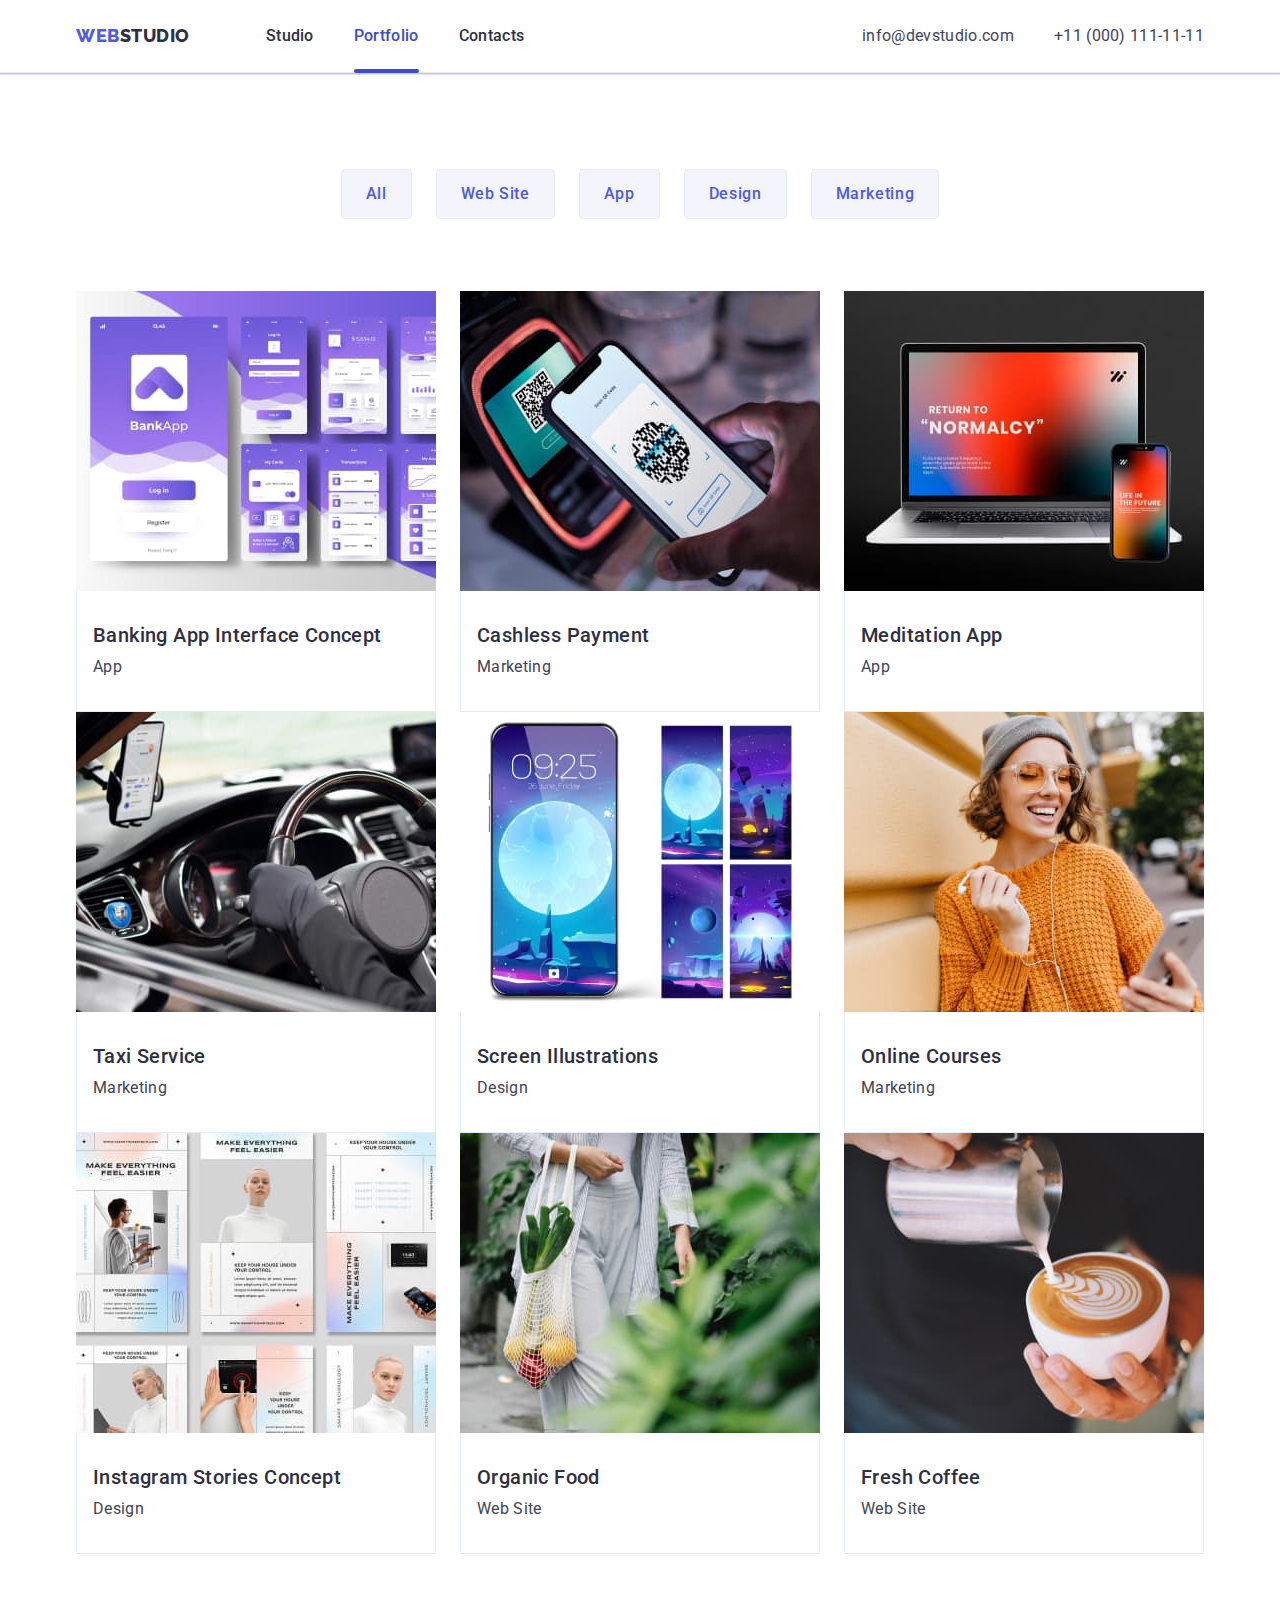
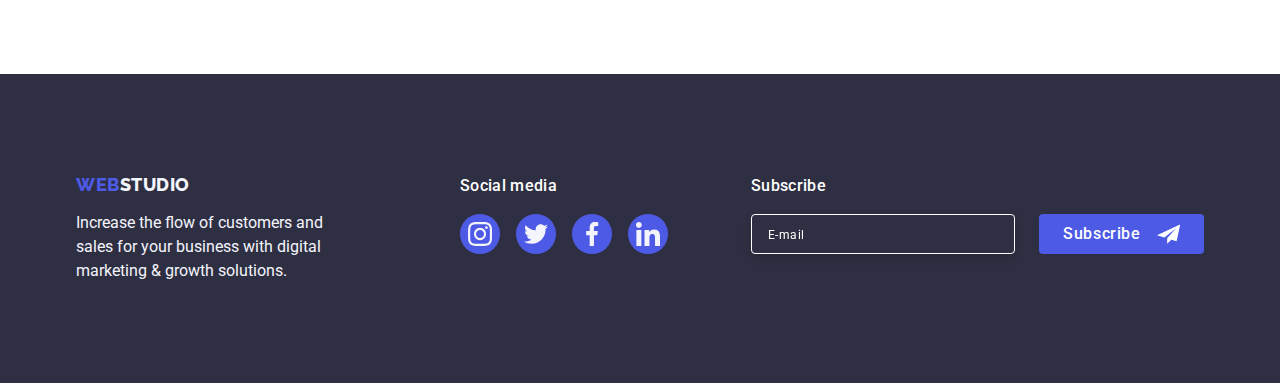
==== commit 35353d44: "portfoliom modile and tablet" ====
--- a/portfolio.html
+++ b/portfolio.html
@@ -54,6 +54,19 @@
             </li>
           </ul>
         </address>
+        <button
+          class="butto-open-mobile js-open-menu"
+          aria-expanded="false"
+          aria-controls="mobile-menu"
+        >
+          <svg class="mobile-svg-open" width="32" height="22">
+            <use
+              stroke="#2E2F42"
+              class="mobile-svg-open"
+              href="./images/icons.svg#icon-Vector-3"
+            ></use>
+          </svg>
+        </button>
       </div>
     </header>
     <main>
@@ -365,7 +378,70 @@
         </div>
       </div>
     </footer>
-    <div></div>
+    <div class="menu-container js-menu-container" id="mobile-menu">
+      <button
+        type="button"
+        class="modile-btn-open menu-toggle js-close-menu backdrop-close-btn"
+      >
+        <svg width="8" height="8" class="mobile-svg-open backdrop-close-icon">
+          <use href="./images/icons.svg#icon-close-modwin"></use>
+        </svg>
+      </button>
+      <ul class="mobile-menu">
+        <li>
+          <a href="./index.html" class="mobile-link"
+            ><span class="menu-mobile-studio">Studio</span></a
+          >
+        </li>
+        <li>
+          <a href="./portfolio.html" class="mobile-link">Portfolio</a>
+        </li>
+        <li><a href="" class="mobile-link">Contacts</a></li>
+      </ul>
+      <ul class="mobile-list-address list">
+        <li>
+          <a class="mobile-tel link menu-mobile-studio" href="tel:+110001111111"
+            >+11 (000) 111-11-11</a
+          >
+        </li>
+
+        <li>
+          <a class="mobile-mail link" href="mailto:info@devstudio.com"
+            >info@devstudio.com</a
+          >
+        </li>
+      </ul>
+      <ul class="footer-list mobile-list-icon list">
+        <li class="footre-li">
+          <a href="" class="footer-icon-link link">
+            <svg class="footer-svg" width="24" height="24">
+              <use href="./images/icons.svg#icon-instagram"></use>
+            </svg>
+          </a>
+        </li>
+        <li class="footre-li">
+          <a href="" class="footer-icon-link link">
+            <svg class="footer-svg" width="24" height="24">
+              <use href="./images/icons.svg#icon-twitter"></use>
+            </svg>
+          </a>
+        </li>
+        <li class="footre-li">
+          <a href="" class="footer-icon-link link">
+            <svg class="footer-svg" width="24" height="24">
+              <use href="./images/icons.svg#icon-facebook"></use>
+            </svg>
+          </a>
+        </li>
+        <li class="footre-li">
+          <a href="" class="footer-icon-link link">
+            <svg class="footer-svg" width="24" height="24">
+              <use href="./images/icons.svg#icon-linkedin"></use>
+            </svg>
+          </a>
+        </li>
+      </ul>
+    </div>
     <script src="./model.js"></script>
   </body>
 </html>
--- a/css/styles.css
+++ b/css/styles.css
@@ -9,6 +9,7 @@
 }
 /* top line */
 .header {
+  position: relative;
   font-family: "Roboto", sans-serif;
   color: #434455;
   background-color: #ffffff;
@@ -26,47 +27,61 @@
   align-items: center;
   margin: 0 auto;
 }
-@media only screen and (min-width: 320px) and (max-width: 428px) {
+@media only screen and (min-width: 320px) {
   .div-header {
     min-height: 70px;
   }
 }
 .container {
-  width: 1158px;
+  max-width: 1158px;
   padding: 0 15px;
   margin: 0 auto;
 }
-@media only screen and (min-width: 320px) and (max-width: 428px) {
+@media only screen and (min-width: 320px) and (max-width: 767px) {
   .container {
-    width: 428px;
-  }
-}
-@media only screen and (min-width: 429px) and (max-width: 768px) {
+    max-width: 428px;
+  }
+}
+@media only screen and (min-width: 768px) and(max-width:1157) {
   .container {
-    width: 768px;
+    max-width: 768px;
+  }
+}
+@media only screen and (min-width: 1158px) {
+  .container {
+    max-width: 1158px;
   }
 }
 .container-team {
-  width: 1158px;
+  max-width: 1158px;
   padding: 0 15px;
   margin: 0 auto;
 }
-@media only screen and (min-width: 320px) and (max-width: 428px) {
+@media only screen and (min-width: 320px) and (max-width: 767px) {
   .container-team {
-    width: 264px;
-  }
-}
-@media only screen and (min-width: 429px) and (max-width: 768px) {
+    max-width: 264px;
+    padding: 0;
+  }
+}
+@media only screen and (min-width: 768px) and (max-width: 1157px) {
   .container-team {
-    width: 552px;
-  }
-}
-
+    max-width: 552px;
+  }
+}
+@media only screen and (min-width: 1158px) {
+  .container-team {
+    max-width: 1158px;
+  }
+}
 .navigation {
   display: flex;
   align-items: center;
 }
-
+@media only screen and (min-width: 320px) and (max-width: 1157px) {
+  .navigation {
+    margin-right: auto;
+  }
+}
 .nav-link {
   font-family: "Raleway", sans-serif;
   font-weight: 800;
@@ -80,7 +95,7 @@
   text-decoration: none;
   margin-right: 76px;
 }
-@media only screen and (min-width: 429px) and (max-width: 768px) {
+@media only screen and (min-width: 768px) and (max-width: 1157px) {
   .nav-link {
     margin-right: 120px;
   }
@@ -103,7 +118,7 @@
   margin-right: 40px;
   gap: 40px;
 }
-@media only screen and (min-width: 320px) and (max-width: 428px) {
+@media only screen and (min-width: 320px) and (max-width: 767px) {
   .nav-list {
     display: none;
   }
@@ -174,7 +189,7 @@
   letter-spacing: 0.02em;
   color: #434455;
 }
-@media only screen and (min-width: 320px) and (max-width: 428px) {
+@media only screen and (min-width: 320px) and (max-width: 767px) {
   .address {
     display: none;
   }
@@ -186,7 +201,7 @@
   row-gap: 0px;
   display: flex;
 }
-@media only screen and (min-width: 429px) and (max-width: 768px) {
+@media only screen and (min-width: 768px) and (max-width: 1157px) {
   .address-list {
     column-gap: 0px;
     row-gap: 12px;
@@ -216,7 +231,7 @@
   position: relative;
   transition: color 250ms cubic-bezier(0.4, 0, 0.2, 1);
 }
-@media only screen and (min-width: 429px) and (max-width: 768px) {
+@media only screen and (min-width: 768px) and (max-width: 1157px) {
   .address-list-link {
     padding-top: 0px;
     padding-bottom: 0px;
@@ -240,28 +255,83 @@
   font-weight: 700;
   padding-top: 188px;
   padding-bottom: 188px;
-  background-image: url(../images/main-page/group-people-working-website-template.jpg);
+  background-image: url(../images/main-page/bc-dark/people-office-desktop_@1x.jpg);
   background-image: linear-gradient(
       rgba(46, 47, 66, 0.7),
       rgba(46, 47, 66, 0.7)
     ),
-    url(../images/main-page/group-people-working-website-template.jpg);
+    url(../images/main-page/bc-dark/people-office-desktop_@1x.jpg);
   background-image: linear-gradient(
       rgba(46, 47, 66, 0.7),
       rgba(46, 47, 66, 0.7)
     ),
-    url(../images/main-page/group-people-working-website-template.jpg);
+    url(../images/main-page/bc-dark/people-office-desktop_@1x.jpg);
   max-width: 1440px;
   min-height: 600px;
   background-repeat: no-repeat;
   background-position: center;
   background-size: cover;
 }
-@media only screen and (min-width: 320px) and (max-width: 768px) {
+@media (min-device-pixel-ratio: 2),
+  (min-resolution: 192dpi),
+  (min-resolution: 2dppx) {
+  .one-section {
+    background-image: linear-gradient(
+        rgba(46, 47, 66, 0.7),
+        rgba(46, 47, 66, 0.7)
+      ),
+      url(../images/main-page/bc-dark/people-office-desktop_@2x.jpg);
+  }
+}
+@media only screen and (min-width: 320px) and (max-width: 767px) {
+  .one-section {
+    background-image: url(../images/main-page/bc-dark/people-office-mobile_@1x.jpg);
+    background-image: linear-gradient(
+        rgba(46, 47, 66, 0.7),
+        rgba(46, 47, 66, 0.7)
+      ),
+      url(../images/main-page/bc-dark/people-office-mobile_@1x.jpg);
+    background-repeat: no-repeat;
+    background-position: center;
+    background-size: cover;
+    padding-bottom: 112px;
+    padding-top: 112px;
+    min-height: 0px;
+  }
+}
+@media (min-device-pixel-ratio: 2),
+  (min-resolution: 192dpi),
+  (min-resolution: 2dppx) {
+  .one-section {
+    background-image: linear-gradient(
+        rgba(46, 47, 66, 0.7),
+        rgba(46, 47, 66, 0.7)
+      ),
+      url(../images/main-page/bc-dark/people-office-mobile_@2x.jpg);
+  }
+}
+@media only screen and (min-width: 768px) and (max-width: 1157px) {
   .one-section {
     padding-top: 112px;
     padding-bottom: 112px;
     min-height: auto;
+    background-image: url(../images/main-page/bc-dark/people-office-tablet_@1x.jpg);
+    background-image: linear-gradient(
+        rgba(46, 47, 66, 0.7),
+        rgba(46, 47, 66, 0.7)
+      ),
+      url(../images/main-page/bc-dark/people-office-tablet_@1x.jpg);
+  }
+}
+@media (min-device-pixel-ratio: 2),
+  (min-resolution: 192dpi),
+  (min-resolution: 2dppx) {
+  .one-section {
+    background-image: linear-gradient(
+        rgba(46, 47, 66, 0.7),
+        rgba(46, 47, 66, 0.7)
+      ),
+      url(../images/main-page/bc-dark/people-office-tablet_@2x.jpg);
   }
 }
 .one-section {
@@ -281,13 +351,19 @@
   max-width: 496px;
   margin-bottom: 48px;
 }
-@media only screen and (min-width: 320px) and (max-width: 428px) {
+@media only screen and (min-width: 320px) and (max-width: 767px) {
   .title {
     max-width: 320px;
     font-weight: 700;
     font-size: 36px;
     line-height: 1.11;
     text-transform: capitalize;
+    margin-bottom: 72px;
+  }
+}
+@media only screen and (min-width: 768px) and (max-width: 1157px) {
+  .title {
+    margin-bottom: 36px;
   }
 }
 .one-section-button {
@@ -331,7 +407,7 @@
 .two-section {
   padding: 120px 0 120px 0;
 }
-@media only screen and (min-width: 320px) and (max-width: 768px) {
+@media only screen and (min-width: 768px) and (max-width: 1157px) {
   .two-section {
     padding: 96px 0 96px 0;
   }
@@ -343,13 +419,13 @@
   row-gap: 0px;
   padding-left: 0;
 }
-@media only screen and (min-width: 320px) and (max-width: 428px) {
+@media only screen and (min-width: 320px) and (max-width: 767px) {
   .two-section-item {
     row-gap: 72px;
     column-gap: 0px;
   }
 }
-@media only screen and (min-width: 429px) and (max-width: 768px) {
+@media only screen and (min-width: 768px) and (max-width: 1157px) {
   .two-section-item {
     row-gap: 72px;
     column-gap: 24px;
@@ -358,12 +434,12 @@
 .two-section-li {
   width: calc((100% - 72px) / 4);
 }
-@media only screen and (min-width: 320px) and (max-width: 428px) {
+@media only screen and (min-width: 320px) and (max-width: 767px) {
   .two-section-li {
     width: calc((100% - 0px) / 1);
   }
 }
-@media only screen and (min-width: 429px) and (max-width: 768px) {
+@media only screen and (min-width: 768px) and (max-width: 1157px) {
   .two-section-li {
     width: calc((100% - 24px) / 2);
   }
@@ -379,7 +455,7 @@
   margin: 0;
   margin-bottom: 8px;
 }
-@media only screen and (min-width: 320px) and (max-width: 428px) {
+@media only screen and (min-width: 320px) and (max-width: 767px) {
   .two-section-caption {
     font-weight: 700;
     font-size: 36px;
@@ -388,7 +464,7 @@
     text-transform: capitalize;
   }
 }
-@media only screen and (min-width: 429px) and (max-width: 768px) {
+@media only screen and (min-width: 768px) and (max-width: 1157px) {
   .two-section-caption {
     font-weight: 700;
     font-size: 36px;
@@ -404,7 +480,7 @@
   color: #434455;
   margin: 0;
 }
-@media only screen and (min-width: 320px) and (max-width: 768px) {
+@media only screen and (min-width: 320px) and (max-width: 1157px) {
   .two-section-lead {
     font-weight: 500;
   }
@@ -415,7 +491,7 @@
   width: 64px;
   height: 64px;
 }
-@media only screen and (min-width: 320px) and (max-width: 428px) {
+@media only screen and (min-width: 320px) and (max-width: 1157px) {
   .two-section-svg {
     display: none;
   }
@@ -433,22 +509,18 @@
   margin-bottom: 8px;
   align-items: center;
 }
-@media only screen and (min-width: 320px) and (max-width: 428px) {
+@media only screen and (min-width: 320px) and (max-width: 1157px) {
   .div-scg {
     display: none;
   }
 }
-@media only screen and (min-width: 429px) and (max-width: 768px) {
-  .div-scg {
-    display: none;
-  }
-}
+
 /* three section */
 .three-section {
   padding-top: 0px;
   padding-bottom: 120px;
 }
-@media only screen and (min-width: 320px) and (max-width: 768px) {
+@media only screen and (min-width: 320px) and (max-width: 1157px) {
   .three-section {
     display: none;
   }
@@ -486,7 +558,7 @@
   padding-top: 120px;
   padding-bottom: 120px;
 }
-@media only screen and (min-width: 320px) and (max-width: 768px) {
+@media only screen and (min-width: 320px) and (max-width: 1157px) {
   .four-section {
     padding-top: 96px;
     padding-bottom: 96px;
@@ -503,13 +575,13 @@
   margin-right: 24px;
   padding-left: 0;
 }
-@media only screen and (min-width: 320px) and (max-width: 428px) {
+@media only screen and (min-width: 320px) and (max-width: 767px) {
   .four-section-list {
     column-gap: 0px;
     row-gap: 72px;
   }
 }
-@media only screen and (min-width: 429px) and (max-width: 768px) {
+@media only screen and (min-width: 768px) and (max-width: 1157px) {
   .four-section-list {
     column-gap: 24px;
     row-gap: 64px;
@@ -541,12 +613,12 @@
   box-shadow: 0px 1px 6px rgba(46, 47, 66, 0.08),
     0px 1px 1px rgba(46, 47, 66, 0.16), 0px 2px 1px rgba(46, 47, 66, 0.08);
 }
-@media only screen and (min-width: 320px) and (max-width: 428px) {
+@media only screen and (min-width: 320px) and (max-width: 767px) {
   .section-list-item {
     width: calc((100% - 0px) / 1);
   }
 }
-@media only screen and (min-width: 429px) and (max-width: 768px) {
+@media only screen and (min-width: 768px) and (max-width: 1157px) {
   .section-list-item {
     width: calc((100% - 24px) / 2);
   }
@@ -616,10 +688,17 @@
   padding-bottom: 120px;
   padding-top: 120px;
 }
-@media only screen and (min-width: 320px) and (max-width: 768px) {
+@media only screen and (min-width: 320px) and (max-width: 1157px) {
   .section-five {
     padding-bottom: 96px;
     padding-top: 96px;
+  }
+}
+@media only screen and (min-width: 768px) and (max-width: 1157px) {
+  .section-five {
+    max-width: 552px;
+    margin-left: auto;
+    margin-right: auto;
   }
 }
 .section-five-title {
@@ -640,13 +719,13 @@
   column-gap: 24px;
   row-gap: 0px;
 }
-@media only screen and (min-width: 320px) and (max-width: 428px) {
+@media only screen and (min-width: 320px) and (max-width: 767px) {
   .five-section-list {
     column-gap: 16px;
     row-gap: 72px;
   }
 }
-@media only screen and (min-width: 429px) and (max-width: 768px) {
+@media only screen and (min-width: 768px) and (max-width: 1157px) {
   .five-section-list {
     column-gap: 24px;
     row-gap: 72px;
@@ -682,12 +761,12 @@
 .five-list-item {
   width: calc((100% - 120px) / 6);
 }
-@media only screen and (min-width: 320px) and (max-width: 428px) {
+@media only screen and (min-width: 320px) and (max-width: 767px) {
   .five-list-item {
     width: calc((100% - 24px) / 2);
   }
 }
-@media only screen and (min-width: 429px) and (max-width: 768px) {
+@media only screen and (min-width: 768px) and (max-width: 1157px) {
   .five-list-item {
     width: calc((100% - 48px) / 3);
   }
@@ -704,7 +783,7 @@
   padding-top: 100px;
   padding-bottom: 100px;
 }
-@media only screen and (min-width: 320px) and (max-width: 768px) {
+@media only screen and (min-width: 320px) and (max-width: 1157px) {
   .footer {
     padding-top: 96px;
     padding-bottom: 96px;
@@ -725,7 +804,7 @@
   display: inline-block;
   margin-bottom: 16px;
 }
-@media only screen and (min-width: 320px) and (max-width: 428px) {
+@media only screen and (min-width: 320px) and (max-width: 767px) {
   .footer-link {
     display: flex;
     justify-content: center;
@@ -746,22 +825,30 @@
   display: flex;
   align-items: baseline;
 }
-@media only screen and (min-width: 320px) and (max-width: 768px) {
+@media only screen and (min-width: 768px) and (max-width: 1157px) {
   .footer-div {
     flex-wrap: wrap;
     row-gap: 72px;
+    margin-left: 108px;
+  }
+}
+@media only screen and (min-width: 320px) and (max-width: 767px) {
+  .footer-div {
+    flex-wrap: wrap;
+    justify-content: center;
+    row-gap: 72px;
   }
 }
 
 .footer-div-info {
   margin-right: 120px;
 }
-@media only screen and (min-width: 320px) and (max-width: 428px) {
+@media only screen and (min-width: 320px) and (max-width: 767px) {
   .footer-div-info {
     margin: 0 auto;
   }
 }
-@media only screen and (min-width: 429px) and (max-width: 768px) {
+@media only screen and (min-width: 768px) and (max-width: 1157px) {
   .footer-div-info {
     margin-right: 24px;
   }
@@ -771,7 +858,7 @@
 .footer-div-icon {
   margin-right: auto;
 }
-@media only screen and (min-width: 320px) and (max-width: 428px) {
+@media only screen and (min-width: 320px) and (max-width: 767px) {
   .footer-div-icon {
     margin: 0 auto;
   }
@@ -790,7 +877,7 @@
   color: #ffffff;
   margin-bottom: 16px;
 }
-@media only screen and (min-width: 320px) and (max-width: 428px) {
+@media only screen and (min-width: 320px) and (max-width: 767px) {
   .footer-p-icon {
     display: flex;
     justify-content: center;
@@ -799,6 +886,11 @@
 .footer-list {
   display: flex;
   gap: 16px;
+}
+@media only screen and (min-width: 320px) and (max-width: 767px) {
+  .footer-list {
+    justify-content: center;
+  }
 }
 .footer-svg {
   fill: #f4f4fd;
@@ -819,7 +911,17 @@
 .footer-icon-link:focus {
   background-color: #31d0aa;
 }
-@media only screen and (min-width: 429px) and (max-width: 768px) {
+.footer-info-icon {
+  display: flex;
+  margin-right: 80px;
+}
+@media only screen and (min-width: 320px) and (max-width: 767px) {
+  .footer-info-icon {
+    display: block;
+    margin-right: 0px;
+  }
+}
+@media only screen and (min-width: 767px) and (max-width: 1157px) {
   .footer-info-icon {
     display: flex;
   }
@@ -835,7 +937,7 @@
   color: #ffffff;
   margin-bottom: 16px;
 }
-@media only screen and (min-width: 320px) and (max-width: 428px) {
+@media only screen and (min-width: 320px) and (max-width: 767px) {
   .Subscribe {
     display: flex;
     justify-content: center;
@@ -850,7 +952,7 @@
   align-items: center;
   letter-spacing: 0.04em;
 }
-@media only screen and (min-width: 320px) and (max-width: 428px) {
+@media only screen and (min-width: 320px) and (max-width: 1157px) {
   .div-input input::placeholder {
     line-height: 2;
   }
@@ -860,7 +962,7 @@
   column-gap: 24px;
   row-gap: 0px;
 }
-@media only screen and (min-width: 320px) and (max-width: 428px) {
+@media only screen and (min-width: 320px) and (max-width: 767px) {
   .div-form {
     justify-content: center;
     flex-wrap: wrap;
@@ -872,7 +974,7 @@
   outline: none;
   padding: 0;
   padding-left: 16px;
-  width: 264px;
+  min-width: 264px;
   height: 40px;
   color: #ffffff;
   background-color: #2e2f42;
@@ -880,9 +982,15 @@
   filter: drop-shadow(0px 4px 4px rgba(0, 0, 0, 0.15));
   border-radius: 4px;
 }
-@media only screen and (min-width: 320px) and (max-width: 428px) {
+@media only screen and (min-width: 320px) and (max-width: 767px) {
   .input-field {
-    width: 398px;
+    max-width: 398px;
+    min-width: 100%;
+  }
+}
+@media only screen and (min-width: 320px) and (max-width: 767px) {
+  .label-footer {
+    width: 100%;
   }
 }
 .input-button {
@@ -900,6 +1008,7 @@
   line-height: 24px;
   color: #ffffff;
   padding: 8px 24px;
+  width: 165px;
 }
 .icon-button {
   fill: #ffffff;
@@ -909,7 +1018,7 @@
   padding-top: 96px;
   padding-bottom: 120px;
 }
-@media only screen and (min-width: 320px) and (max-width: 768px) {
+@media only screen and (min-width: 320px) and (max-width: 767px) {
   .portfolio-section {
     padding-bottom: 48px;
     padding-top: 48px;
@@ -922,18 +1031,17 @@
   margin-bottom: 72px;
   justify-content: center;
 }
-@media only screen and (min-width: 320px) and (max-width: 428px) {
+@media only screen and (min-width: 320px) and (max-width: 767px) {
   .section-list-button {
-    row-gap: 24px;
+    row-gap: 16px;
+    column-gap: 24px;
     flex-wrap: wrap;
     justify-content: flex-start;
     margin-bottom: 48px;
   }
 }
-@media only screen and (min-width: minwidthpx) {
+@media only screen and (min-width: 320px) and (max-width: 767px) {
   .button-list-li {
-    width: calc((100% - 48px) / 3);
-    margin-right: auto;
   }
 }
 .section-img-link {
@@ -1003,7 +1111,7 @@
   row-gap: 0px;
   padding: 0;
 }
-@media only screen and (min-width: 320px) and (max-width: 428px) {
+@media only screen and (min-width: 320px) and (max-width: 767px) {
   .section-list-img {
     column-gap: 0px;
     row-gap: 48px;
@@ -1012,12 +1120,12 @@
 .portfolio-section-img {
   width: calc((100% - 48px) / 3);
 }
-@media only screen and (min-width: 320px) and (max-width: 428px) {
+@media only screen and (min-width: 320px) and (max-width: 767px) {
   .portfolio-section-img {
     width: calc((100% - 0px) / 1);
   }
 }
-@media only screen and (min-width: 429px) and (max-width: 768px) {
+@media only screen and (min-width: 768px) and (max-width: 1157px) {
   .portfolio-section-img {
     width: calc((100% - 24px) / 2);
   }
@@ -1119,6 +1227,18 @@
   padding: 24px;
   padding-top: 72px;
 }
+@media only screen and (min-width: 320px) and (max-width: 767px) {
+  .modal {
+    width: 95%;
+    max-width: 392px;
+  }
+}
+@media only screen and (min-width: 768px) and (max-width: 1157px) {
+  .modal {
+    width: 55%;
+    max-width: 408px;
+  }
+}
 .backdrop-close-btn {
   padding: 0;
   display: flex;
@@ -1184,7 +1304,7 @@
   margin-bottom: 4px;
 }
 .label-input {
-  width: 360px;
+  width: 100%;
   height: 40px;
   padding-left: 38px;
   border: 1px solid rgba(46, 47, 66, 0.4);
@@ -1218,7 +1338,7 @@
   color: #8e8f99;
 }
 .label-textarea {
-  width: 360px;
+  width: 100%;
   height: 120px;
   border: 1px solid rgba(46, 47, 66, 0.4);
   border-radius: 4px;
@@ -1294,3 +1414,140 @@
   padding: 16px 32px;
 }
 /* mobile modal */
+.mobile-svg-open {
+  fill: #2e2f42;
+}
+.butto-open-mobile {
+  border: none;
+  outline: none;
+  background-color: #fff;
+}
+@media only screen and (min-width: 768px) {
+  .butto-open-mobile {
+    display: none;
+  }
+}
+.menu-toggle {
+  min-height: 24px;
+  min-width: 24px;
+  display: flex;
+  align-items: center;
+  justify-content: center;
+  margin: 0;
+  padding: 0;
+  background-color: #fff;
+  cursor: pointer;
+  border-radius: 50%;
+  outline: none;
+}
+@media (min-width: 768px) {
+  .menu-toggle {
+    display: none;
+  }
+}
+.menu-toggle:hover,
+.menu-toggle:focus {
+  background-color: rgba(0, 0, 0, 0.1);
+}
+
+.menu-container {
+  position: fixed;
+  top: 0;
+  left: 0;
+  display: flex;
+  flex-direction: column;
+  width: 100vw;
+  height: 100vh;
+  padding: 32px;
+  background-color: #fff;
+  z-index: 999;
+
+  transform: translateX(100%);
+  transition: transform 250ms ease-in-out;
+}
+
+.menu-container.is-open {
+  transform: translateX(0);
+}
+
+.menu-container .menu-toggle {
+  position: absolute;
+  top: 16px;
+  right: 16px;
+  color: #2e2f42;
+}
+
+.mobile-menu {
+  padding: 0;
+  margin: 0;
+  list-style: none;
+  margin-bottom: auto;
+  display: flex;
+  flex-wrap: wrap;
+  row-gap: 40px;
+  flex-direction: column;
+  margin-top: 40px;
+}
+
+.mobile-menu .mobile-link {
+  display: block;
+  color: #2e2f42;
+  text-decoration: none;
+}
+.mobile-link {
+  padding: 0;
+  color: #2e2f42;
+  font-weight: 700;
+  font-size: 36px;
+  line-height: 1.1;
+  letter-spacing: 0.02em;
+  text-transform: capitalize;
+  transition: color 250ms cubic-bezier(0.4, 0, 0.2, 1);
+}
+.mobile-link:hover {
+  color: #404bbf;
+}
+.mobile-link:focus {
+  color: #404bbf;
+}
+.mobile-list-address {
+  display: flex;
+  flex-wrap: wrap;
+  row-gap: 40px;
+  margin-bottom: 48px;
+  flex-direction: column;
+}
+.mobile-tel {
+  font-weight: 700;
+  font-size: 36px;
+  line-height: 40px;
+  color: #434455;
+}
+.mobile-tel:focus,
+.mobile-tel:hover {
+  color: #404bbf;
+}
+.mobile-mail {
+  font-weight: 500;
+  font-size: 20px;
+  line-height: 24px;
+  letter-spacing: 0.02em;
+  color: #434455;
+}
+.mobile-mail:focus,
+.mobile-mail:hover {
+  color: #404bbf;
+}
+
+.mobile-list-icon {
+  display: flex;
+  justify-content: space-between;
+}
+@media only screen and (min-width: 428px) and (max-width: 767px) {
+  .mobile-list-icon {
+    column-gap: 56px;
+  }
+}
+.menu-mobile-studio {
+  color: #404bbf;
+}
